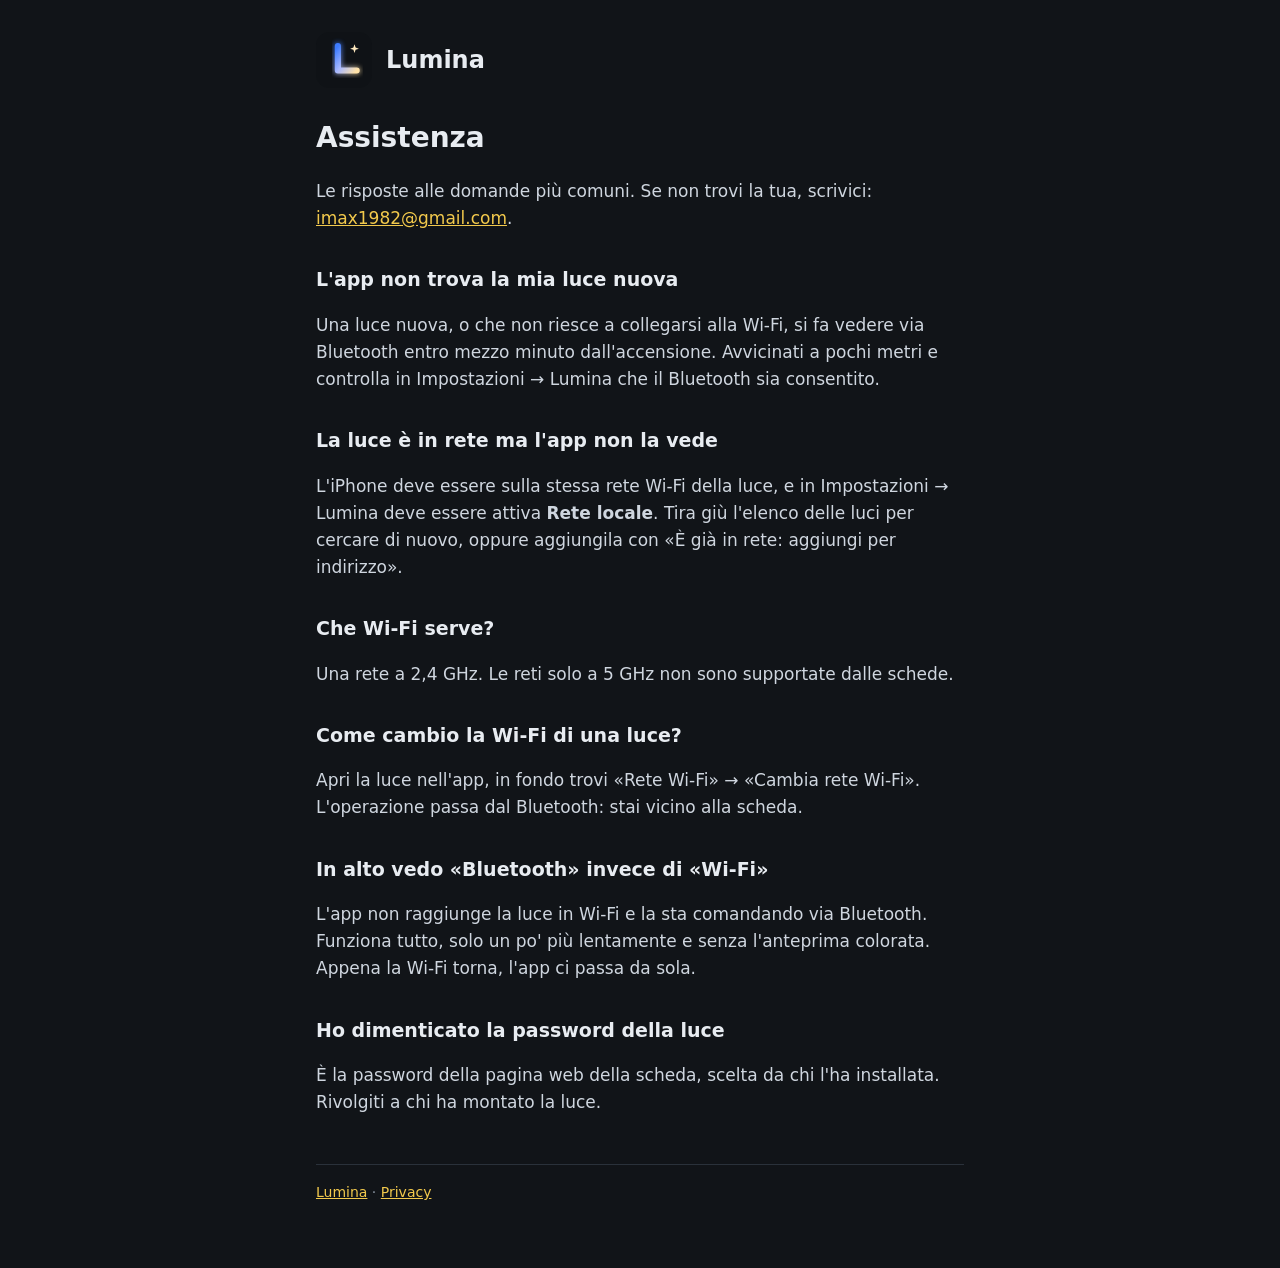
==== assistenza/index.html @ 23529e3a "Pagine pubbliche di Lumina: home, privacy, assistenza Co-Authored-By: Claude Opus 5.5 <noreply@anthr" ====
<!doctype html>
<html lang="it"><head><meta charset="utf-8"><meta name="viewport" content="width=device-width,initial-scale=1">
<title>Assistenza — Lumina</title><link rel="icon" href="../logo.svg"><link rel="stylesheet" href="../stile.css"></head>
<body><main>
<header><img src="../logo.svg" alt=""><a href="../">Lumina</a></header>
<h1>Assistenza</h1>
<p>Le risposte alle domande più comuni. Se non trovi la tua, scrivici: <a href="mailto:imax1982@gmail.com">imax1982@gmail.com</a>.</p>

<h2>L'app non trova la mia luce nuova</h2>
<p>Una luce nuova, o che non riesce a collegarsi alla Wi-Fi, si fa vedere via Bluetooth entro mezzo minuto dall'accensione. Avvicinati a pochi metri e controlla in Impostazioni → Lumina che il Bluetooth sia consentito.</p>

<h2>La luce è in rete ma l'app non la vede</h2>
<p>L'iPhone deve essere sulla stessa rete Wi-Fi della luce, e in Impostazioni → Lumina deve essere attiva <b>Rete locale</b>. Tira giù l'elenco delle luci per cercare di nuovo, oppure aggiungila con «È già in rete: aggiungi per indirizzo».</p>

<h2>Che Wi-Fi serve?</h2>
<p>Una rete a 2,4 GHz. Le reti solo a 5 GHz non sono supportate dalle schede.</p>

<h2>Come cambio la Wi-Fi di una luce?</h2>
<p>Apri la luce nell'app, in fondo trovi «Rete Wi-Fi» → «Cambia rete Wi-Fi». L'operazione passa dal Bluetooth: stai vicino alla scheda.</p>

<h2>In alto vedo «Bluetooth» invece di «Wi-Fi»</h2>
<p>L'app non raggiunge la luce in Wi-Fi e la sta comandando via Bluetooth. Funziona tutto, solo un po' più lentamente e senza l'anteprima colorata. Appena la Wi-Fi torna, l'app ci passa da sola.</p>

<h2>Ho dimenticato la password della luce</h2>
<p>È la password della pagina web della scheda, scelta da chi l'ha installata. Rivolgiti a chi ha montato la luce.</p>
<footer><a href="../">Lumina</a> · <a href="../privacy/">Privacy</a></footer>
</main></body></html>
---- stile.css ----
:root{color-scheme:dark;--sfondo:#111418;--carta:#1b2027;--testo:#e8ecf1;--tenue:#8b95a3;--acceso:#f2c94c;--linea:#2a313a}
*{box-sizing:border-box}
body{margin:0;background:var(--sfondo);color:var(--testo);font:17px/1.6 -apple-system,system-ui,Segoe UI,Roboto,sans-serif}
main{max-width:680px;margin:0 auto;padding:32px 16px 64px}
header{display:flex;align-items:center;gap:14px;margin-bottom:28px}
header img{width:56px;height:56px;border-radius:13px}
header a{color:inherit;text-decoration:none;font-size:24px;font-weight:700}
h1{font-size:28px;margin:0 0 6px}
h2{font-size:19px;margin:32px 0 6px}
p,li{color:#cfd6df}
.nota{color:var(--tenue);font-size:14px}
.carta{background:var(--carta);border:1px solid var(--linea);border-radius:14px;padding:18px 20px;margin:18px 0}
a{color:var(--acceso)}
footer{margin-top:48px;color:var(--tenue);font-size:14px;border-top:1px solid var(--linea);padding-top:16px}
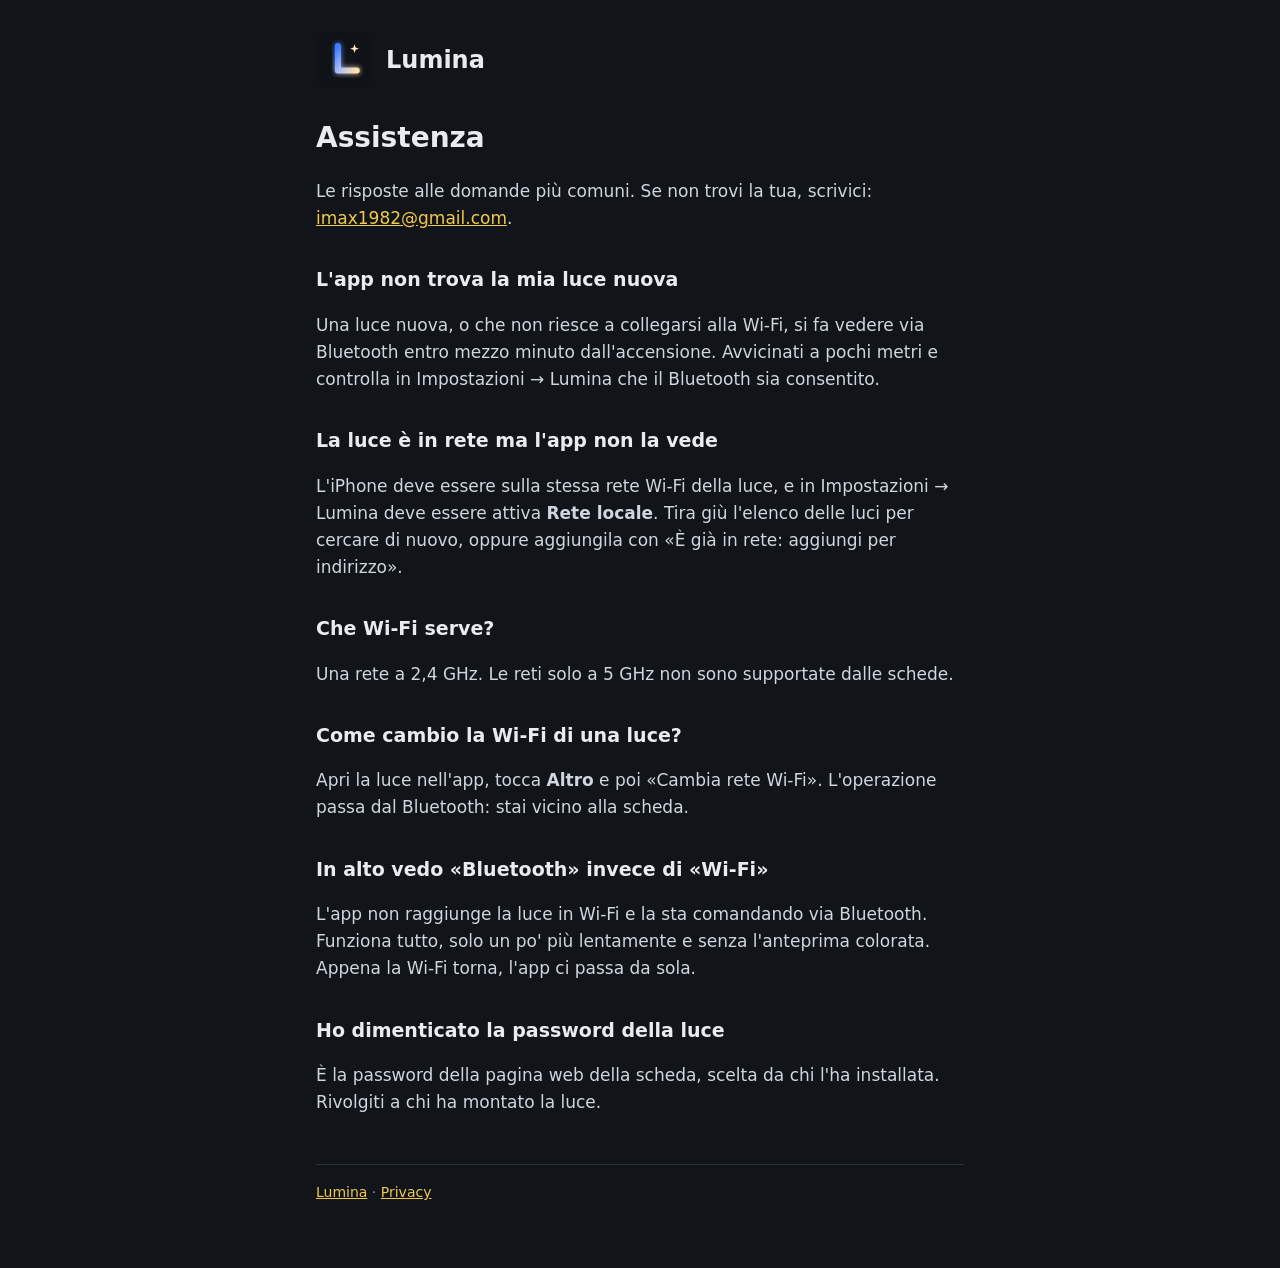
==== commit b64c14a6: "Assistenza: il cambio della Wi-Fi sta sotto «Altro» Co-Authored-By: Claude Opus 5.5 <noreply@anthrop" ====
--- a/assistenza/index.html
+++ b/assistenza/index.html
@@ -16,7 +16,7 @@
 <p>Una rete a 2,4 GHz. Le reti solo a 5 GHz non sono supportate dalle schede.</p>
 
 <h2>Come cambio la Wi-Fi di una luce?</h2>
-<p>Apri la luce nell'app, in fondo trovi «Rete Wi-Fi» → «Cambia rete Wi-Fi». L'operazione passa dal Bluetooth: stai vicino alla scheda.</p>
+<p>Apri la luce nell'app, tocca <b>Altro</b> e poi «Cambia rete Wi-Fi». L'operazione passa dal Bluetooth: stai vicino alla scheda.</p>
 
 <h2>In alto vedo «Bluetooth» invece di «Wi-Fi»</h2>
 <p>L'app non raggiunge la luce in Wi-Fi e la sta comandando via Bluetooth. Funziona tutto, solo un po' più lentamente e senza l'anteprima colorata. Appena la Wi-Fi torna, l'app ci passa da sola.</p>
